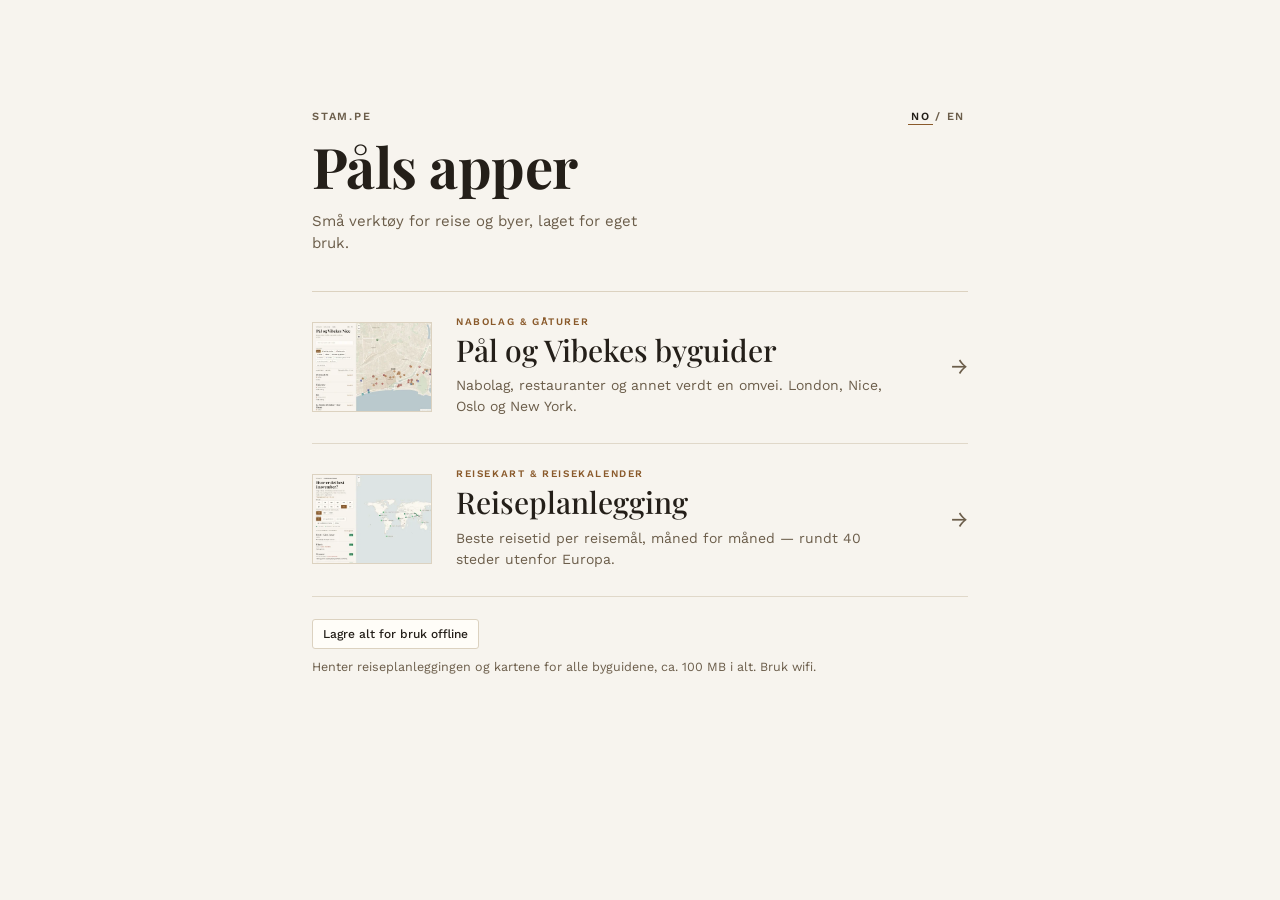
==== index.html @ ce48386d "Landingsside: mørk miniatyr for reiseplanleggingen Co-Authored-By: Claude Opus 5.5 <noreply@anthropi" ====
<!DOCTYPE html>
<html lang="no">
<head>
<meta charset="utf-8">
<meta name="viewport" content="width=device-width, initial-scale=1">
<title>stam.pe</title>
<meta name="description" content="Pål Stampes små apper for reise og byer.">
<!-- Ikke i søkemotorer (robots.txt slipper dem inn, ellers ser de ikke denne). Delingskort virker likevel. -->
<meta name="robots" content="noindex, nofollow, noarchive">
<!-- Forhåndsvisning når lenken deles (Meldinger, Slack, e-post). Bildet: deling.png, 1200×630. -->
<meta property="og:type" content="website">
<meta property="og:url" content="https://stam.pe/">
<meta property="og:site_name" content="stam.pe">
<meta property="og:title" content="Påls apper">
<meta property="og:description" content="Små verktøy for reise og byer: byguider og reiseplanlegging.">
<meta property="og:image" content="https://stam.pe/deling.png">
<meta property="og:image:width" content="1200">
<meta property="og:image:height" content="630">
<meta property="og:image:alt" content="PS-frimerke på en konvolutt, og teksten «Påls apper»">
<meta property="og:locale" content="nb_NO">
<meta property="og:locale:alternate" content="en_GB">
<meta name="twitter:card" content="summary_large_image">
<link rel="icon" type="image/png" href="ikon-192.png">
<link rel="apple-touch-icon" href="apple-touch-icon.png">
<link rel="manifest" href="manifest.webmanifest">
<meta name="apple-mobile-web-app-title" content="stam.pe">
<meta name="mobile-web-app-capable" content="yes">
<meta name="theme-color" content="#F7F4EE" media="(prefers-color-scheme: light)">
<meta name="theme-color" content="#1B1814" media="(prefers-color-scheme: dark)">
<link rel="preconnect" href="https://fonts.googleapis.com">
<link rel="preconnect" href="https://fonts.gstatic.com" crossorigin>
<link href="https://fonts.googleapis.com/css2?family=Playfair+Display:wght@500;700&family=Work+Sans:wght@400;500;600&display=swap" rel="stylesheet">
<link rel="stylesheet" href="style.css">
<link rel="stylesheet" href="mork.css" media="(prefers-color-scheme: dark)">
</head>
<body>

<main class="side">

  <header class="hode">
    <div class="topp">
      <p class="kicker">stam.pe</p>
      <span class="sprakvalg" role="group" data-t-aria="sprak"><button type="button" data-sprak="no" lang="no">NO</button><span class="skille">/</span><button type="button" data-sprak="en" lang="en">EN</button></span>
    </div>
    <h1 class="tittel" data-t="tittel">Påls apper</h1>
    <p class="ingress" data-t="ingress">Små verktøy for reise og byer, laget for eget bruk.</p>
  </header>

  <!-- Ny app: kopier en <a class="oppslag"> og endre href, tekst og bilde.
       Miniatyren er åpningssiden til app-en (byguidene: Nice), 360×270 webp i bilder/.
       Har app-en mørk modus, legg en mørk utgave (-mork.webp) i <picture>, som for byguidene. -->
  <nav class="liste" aria-label="Apper" data-t-aria="apper">

    <a class="oppslag" href="/byguider/" data-lang-lenke>
      <picture><source srcset="bilder/byguider-mork.webp" media="(prefers-color-scheme: dark)"><img class="miniatyr" src="bilder/byguider.webp" alt="" width="120" height="90"></picture>
      <span class="innhold">
        <span class="oppslag-kicker" data-t="byguiderKicker">Nabolag &amp; gåturer</span>
        <span class="oppslag-navn" data-t="byguiderNavn">Pål og Vibekes byguider</span>
        <span class="oppslag-notat" data-t="byguiderNotat">Nabolag, restauranter og annet verdt en omvei. London, Nice, Oslo og New York.</span>
        <span class="oppslag-offline" id="offline-byguider" hidden></span>
      </span>
      <span class="pil" aria-hidden="true">&rarr;</span>
    </a>

    <a class="oppslag" href="/reiseplanlegging/">
      <picture><source srcset="bilder/reiseplanlegging-mork.webp" media="(prefers-color-scheme: dark)"><img class="miniatyr" src="bilder/reiseplanlegging.webp" alt="" width="120" height="90"></picture>
      <span class="innhold">
        <span class="oppslag-kicker" data-t="reiseKicker">Reisekart &amp; reisekalender</span>
        <span class="oppslag-navn" data-t="reiseNavn">Reiseplanlegging</span>
        <span class="oppslag-notat" data-t="reiseNotat">Beste reisetid per reisemål, måned for måned — rundt 40 steder utenfor Europa.</span>
        <span class="oppslag-offline" id="offline-reise" hidden></span>
      </span>
      <span class="pil" aria-hidden="true">&rarr;</span>
    </a>

  </nav>

  <!-- Hjemskjerm-veiledningen står over offline-knappen: installer først, så lagre (iOS-appen har eget lager). -->
  <aside class="hjemskjerm" id="hjemskjerm" hidden>
    <p class="hjemskjerm-tekst"><strong data-t="hjemTittel">Bruk stam.pe som app</strong><br><span id="hjemskjerm-hvordan"></span></p>
    <button type="button" class="hjemskjerm-lukk" id="hjemskjerm-lukk" data-t-aria="lukk">&times;</button>
  </aside>
  <section class="offline-boks" id="offline-boks" hidden>
    <button type="button" class="knapp" id="lagre-alt" data-t="lagreAlt">Lagre alt for bruk offline</button>
    <p class="offline-merknad" id="offline-merknad" aria-live="polite"></p>
    <p class="offline-lager" id="offline-lager" hidden><span id="offline-mengde"></span> · <button type="button" class="lenkeknapp" id="slett-lagret" data-t="slett">Slett</button></p>
  </section>

</main>

<script>
/* Offline: sw.js lagrer siden og fontene (se kommentaren der). Fontene meldes inn etter lasting,
   så de er med også første gang. */
if ('serviceWorker' in navigator) {
  navigator.serviceWorker.register('sw.js').catch(() => {});
  window.addEventListener('load', () => {
    Promise.all([navigator.serviceWorker.ready, document.fonts.ready]).then(([reg]) => {
      const adresser = performance.getEntriesByType('resource').map(e => e.name).filter(u => /^https?:/.test(u));
      if (reg.active) reg.active.postMessage({ type: 'forhandslast', adresser: adresser });
    }).catch(() => {});
  });
}
</script>
<script>
/* Språk: NO / EN. Samme nøkkel som byguidene (samme domene), så valget følger med dit —
   og tilbake. ?lang=en i adressen overstyrer (for å dele en engelsk lenke). */
const NOKKEL = 'byguider-sprak';
const TEKST = {
  no: {
    sprak: 'Språk', apper: 'Apper',
    tittel: 'Påls apper', ingress: 'Små verktøy for reise og byer, laget for eget bruk.',
    byguiderKicker: 'Nabolag & gåturer', byguiderNavn: 'Pål og Vibekes byguider',
    byguiderNotat: 'Nabolag, restauranter og annet verdt en omvei. London, Nice, Oslo og New York.',
    reiseKicker: 'Reisekart & reisekalender', reiseNavn: 'Reiseplanlegging',
    reiseNotat: 'Beste reisetid per reisemål, måned for måned — rundt 40 steder utenfor Europa.',
    lagreAlt: 'Lagre alt for bruk offline',
    lagreMerknad: 'Henter reiseplanleggingen og kartene for alle byguidene, ca. 100 MB i alt. Bruk wifi.',
    lagrer: navn => 'Lagrer ' + navn + ' …',
    lagrerBy: (by, pst, n, tot) => 'Lagrer ' + by + ' … ' + pst + ' % (by ' + n + ' av ' + tot + ')',
    ferdig: 'Alt er tilgjengelig offline.',
    delvis: d => 'Noe ble ikke lagret (' + d + '). Prøv igjen.',
    reiseKort: 'reiseplanleggingen', byguiderKort: 'byguidene',
    svarteIkke: navn => navn + ' svarte ikke',
    filerFeilet: (navn, n, info) => navn + ': ' + n + (n === 1 ? ' fil' : ' filer') + ' feilet' + (info ? ', ' + info : ''),
    kreverNett: 'Krever nett.',
    klar: dato => 'Tilgjengelig offline · ' + dato,
    maaneder: 'jan feb mar apr mai jun jul aug sep okt nov des',
    lagretMengde: mb => 'Lagret på denne enheten: ' + mb,
    slett: 'Slett',
    slettSporsmal: 'Slette alt som er lagret for bruk offline? Sidene lastes ned igjen neste gang du åpner dem med nett.',
    hjemTittel: 'Bruk stam.pe som app',
    hjemHvordan: del => 'Trykk ' + del + ' Del i Safari (eller ··· og så Del), og velg «Legg til på Hjem-skjerm».',
    hjemHvordanMac: del => 'Velg Arkiv → «Legg til i Dock …» i Safari (eller ' + del + ' Del og «Legg til i Dock»).',
    lukk: 'Lukk'
  },
  en: {
    sprak: 'Language', apper: 'Apps',
    tittel: 'Pål’s apps', ingress: 'Small tools for travel and cities, made for my own use.',
    byguiderKicker: 'Neighbourhoods & walks', byguiderNavn: 'Pål and Vibeke’s city guides',
    byguiderNotat: 'Neighbourhoods, restaurants and more worth a detour. London, Nice, Oslo and New York.',
    reiseKicker: 'Travel map & travel calendar', reiseNavn: 'Travel planning',
    reiseNotat: 'Best time to travel, destination by destination, month by month — around 40 places outside Europe. In Norwegian only.',
    lagreAlt: 'Save everything for offline use',
    lagreMerknad: 'Downloads travel planning and the maps for all city guides, about 100 MB in total. Use Wi-Fi.',
    lagrer: navn => 'Saving ' + navn + ' …',
    lagrerBy: (by, pst, n, tot) => 'Saving ' + by + ' … ' + pst + '% (city ' + n + ' of ' + tot + ')',
    ferdig: 'Everything is available offline.',
    delvis: d => 'Something was not saved (' + d + '). Try again.',
    reiseKort: 'travel planning', byguiderKort: 'city guides',
    svarteIkke: navn => navn + ' did not respond',
    filerFeilet: (navn, n, info) => navn + ': ' + n + (n === 1 ? ' file' : ' files') + ' failed' + (info ? ', ' + info : ''),
    kreverNett: 'Requires a connection.',
    klar: dato => 'Available offline · ' + dato,
    maaneder: 'Jan Feb Mar Apr May Jun Jul Aug Sep Oct Nov Dec',
    lagretMengde: mb => 'Stored on this device: ' + mb,
    slett: 'Delete',
    slettSporsmal: 'Delete everything saved for offline use? The pages will be downloaded again next time you open them online.',
    hjemTittel: 'Use stam.pe as an app',
    hjemHvordan: del => 'Tap ' + del + ' Share in Safari (or ··· then Share), and choose “Add to Home Screen”.',
    hjemHvordanMac: del => 'In Safari, choose File → “Add to Dock…” (or ' + del + ' Share, then “Add to Dock”).',
    lukk: 'Close'
  }
};

let sprak = (() => {
  const q = new URLSearchParams(location.search).get('lang');
  if (q === 'en' || q === 'no') {
    try { localStorage.setItem(NOKKEL, q); } catch (e) {}
    return q;
  }
  try {
    const l = localStorage.getItem(NOKKEL);
    if (l === 'en' || l === 'no') return l;
  } catch (e) {}
  return 'no';
})();

function tegn() {
  const T = TEKST[sprak];
  document.documentElement.lang = sprak;
  document.querySelectorAll('[data-t]').forEach(e => { e.textContent = T[e.dataset.t]; });
  visOfflineStatus();
  visLagring();
  visHjemskjerm();
  document.querySelectorAll('[data-t-aria]').forEach(e => { e.setAttribute('aria-label', T[e.dataset.tAria]); });
  document.querySelectorAll('.sprakvalg [data-sprak]').forEach(b => {
    b.setAttribute('aria-pressed', b.dataset.sprak === sprak ? 'true' : 'false');
  });
  // Lenken til byguidene får ?lang=en, så en delt engelsk lenke holder seg engelsk videre.
  document.querySelectorAll('[data-lang-lenke]').forEach(a => {
    const u = new URL(a.getAttribute('href'), location.href);
    if (sprak === 'en') u.searchParams.set('lang', 'en'); else u.searchParams.delete('lang');
    a.setAttribute('href', u.pathname + u.search);
  });
}

document.addEventListener('click', e => {
  const b = e.target.closest && e.target.closest('.sprakvalg [data-sprak]');
  if (!b || b.dataset.sprak === sprak) return;
  sprak = b.dataset.sprak;
  try { localStorage.setItem(NOKKEL, sprak); } catch (e) {}
  const u = new URL(location.href);
  if (sprak === 'en') u.searchParams.set('lang', 'en'); else u.searchParams.delete('lang');
  history.replaceState(null, '', u);
  tegn();
});

/* Veiledning for hjemskjermen: Safari tilbyr ikke å installere siden selv (Chromium-nettlesere gjør det
   ut fra manifestet), så på iPhone/iPad og i Safari 17+ på Mac (Legg til i Dock), når siden ikke er
   åpnet som app, vises en liten boks med fremgangsmåten. Lukkes for godt med ×. */
const DEL_IKON = '<svg class="del-ikon" viewBox="0 0 16 18" width="12" height="14" aria-hidden="true"><path d="M8 1.5v9.5M4.75 4.75 8 1.5l3.25 3.25M5.5 7.5H2.75v9h10.5v-9H10.5" fill="none" stroke="currentColor" stroke-width="1.5"/></svg>';
const erIos = /iPhone|iPad|iPod/.test(navigator.userAgent) || (navigator.platform === 'MacIntel' && navigator.maxTouchPoints > 1);
const ua = navigator.userAgent;
const erMacSafari = !erIos && /Macintosh/.test(ua) && /Safari\//.test(ua) &&
  !/Chrome|Chromium|CriOS|Edg|OPR|Firefox|FxiOS|Vivaldi/.test(ua) && +((ua.match(/Version\/(\d+)/) || [])[1]) >= 17;
const somApp = navigator.standalone === true || matchMedia('(display-mode: standalone)').matches;
function visHjemskjerm() {
  const boks = document.getElementById('hjemskjerm');
  boks.hidden = !(erIos || erMacSafari) || somApp || lesLager('stampe-hjemskjerm-lukket') === '1';
  if (!boks.hidden) document.getElementById('hjemskjerm-hvordan').innerHTML = TEKST[sprak][erIos ? 'hjemHvordan' : 'hjemHvordanMac'](DEL_IKON);
}
document.getElementById('hjemskjerm-lukk').addEventListener('click', () => {
  skrivLager('stampe-hjemskjerm-lukket', '1');
  visHjemskjerm();
});

/* «Lagre alt for bruk offline»: installerer service workerne til reiseplanleggingen og byguidene
   (selv om de ikke er åpnet) og ber dem lagre alt — se meldingen «lagre» i deres sw.js. Status per
   app leses fra de samme nøklene som app-ene selv skriver. KARTSTIL og MapLibre er de samme som
   i byguidene (app.js og index.html der). */
const REISE = '/reiseplanlegging/', BYGUIDER = '/byguider/';
const KARTSTIL = 'https://basemaps.cartocdn.com/gl/voyager-gl-style/style.json';
const MAPLIBRE = ['https://unpkg.com/maplibre-gl@5/dist/maplibre-gl.css', 'https://unpkg.com/maplibre-gl@5/dist/maplibre-gl.js'];
const lesLager = k => { try { return localStorage.getItem(k); } catch (e) { return null; } };
const skrivLager = (k, v) => { try { localStorage.setItem(k, v); } catch (e) {} };
let lagrer = false, merknadSatt = false;

function datoTekst(v) {
  const d = v ? new Date(v) : null;
  if (!d || isNaN(d)) return null;
  const m = TEKST[sprak].maaneder.split(' ')[d.getMonth()];
  return sprak === 'en' ? d.getDate() + ' ' + m : d.getDate() + '. ' + m;
}

/* Byguidene regnes som tilgjengelige når alle byene er lagret; eldste dato vises. */
function visOfflineStatus() {
  const T = TEKST[sprak];
  const vis = (id, v) => {
    const el = document.getElementById(id), d = datoTekst(v);
    el.hidden = !d;
    if (d) el.textContent = T.klar(d);
  };
  vis('offline-reise', lesLager('reiseplanlegging-offline:' + REISE));
  let byer = [];
  try { byer = JSON.parse(lesLager('stampe-byguider-byer') || '[]'); } catch (e) {}
  const datoer = byer.map(id => lesLager('byguider-offline:' + BYGUIDER + id));
  vis('offline-byguider', byer.length && datoer.every(Boolean) ? datoer.sort()[0] : null);
  const merknad = document.getElementById('offline-merknad');
  if (!lagrer && !merknadSatt) merknad.textContent = T.lagreMerknad;
}

/* Registrerer app-ens service worker og venter til siste versjon er aktiv. Har nettleseren en eldre
   utgave fra før, ville meldingen ellers gått til den gamle. Safari melder ikke alltid en ny versjon
   straks update() er ferdig, så vi venter litt på «updatefound» også. */
async function aktiv(sti) {
  const reg = await navigator.serviceWorker.register(sti + 'sw.js', { scope: sti });
  await new Promise(res => {
    const t = setTimeout(res, 2500);
    reg.addEventListener('updatefound', () => { clearTimeout(t); res(); }, { once: true });
    reg.update().catch(() => {});
  });
  const ny = reg.installing || reg.waiting;
  if (ny && ny.state !== 'activated') {
    await new Promise(res => {
      ny.addEventListener('statechange', () => { if (ny.state === 'activated' || ny.state === 'redundant') res(); });
      setTimeout(res, 60000);
    });
  }
  return reg.active;
}

/* Svar fra service workerne tas imot både på en egen svarkanal (MessageChannel — sikrest i Safari) og som
   kringkasting (eldre utgaver av service workerne svarer bare slik). hver(svar) kalles for hvert svar,
   også dobbelt, og må tåle det. Er det stille i stillhet ms, hentes den aktive service workeren på nytt og
   meldingen sendes igjen (det som alt er lagret, hoppes over). Gir opp etter forsok sendinger. */
let kringkastet = null;
function send(sti, melding, hver, stillhet, forsok = 4) {
  return new Promise(res => {
    let tid, kanal, antall = 0, ferdig = false;
    const slutt = v => {
      if (ferdig) return;
      ferdig = true;
      clearTimeout(tid);
      if (kanal) kanal.port1.close();
      kringkastet = null;
      res(v);
    };
    const motta = data => {
      if (ferdig) return;
      vakt();
      const v = hver(data || {});
      if (v !== undefined) slutt(v);
    };
    const vakt = () => {
      clearTimeout(tid);
      tid = setTimeout(() => (antall < forsok ? sendNa() : slutt('tidsavbrudd')), stillhet);
    };
    async function sendNa() {
      antall++;
      vakt();
      let sw;
      try { sw = await aktiv(sti); } catch (e) { return; }
      if (ferdig || !sw) return;
      if (kanal) kanal.port1.close();
      kanal = new MessageChannel();
      kanal.port1.onmessage = e => motta(e.data);
      sw.postMessage(melding, [kanal.port2]);
    }
    kringkastet = motta;
    sendNa();
  });
}

/* Reiseplanleggingen: én side med data, ECharts og fonter. Gir null når alt er lagret, ellers en feiltekst. */
async function lagreReise(adresser) {
  const T = TEKST[sprak];
  try {
    const m = await send(REISE, { type: 'lagre', adresser: adresser },
      m => m.type === 'lagret' && m.app === 'reiseplanlegging' ? m : undefined, 60000);
    if (m === 'tidsavbrudd') return T.svarteIkke(T.reiseKort);
    if (m.feilet) {
      if (m.feilede) console.warn('Reiseplanlegging, ikke lagret:', m.feilede);
      return T.filerFeilet(T.reiseKort, m.feilet, (m.feilede || [])[0]);
    }
    skrivLager('reiseplanlegging-offline:' + REISE, new Date().toISOString());
    return null;
  } catch (e) { return T.reiseKort + ': ' + (e && e.message || e); }
}

/* Byguidene: alle byene, med kart. Gir null når alt er lagret, ellers en feiltekst. */
async function lagreByguider(adresser, merknad) {
  const T = () => TEKST[sprak];
  try {
    const byer = ((await (await fetch(BYGUIDER + 'byer.json', { cache: 'no-store' })).json()).byer || [])
      .filter(b => b.status !== 'kommer');
    skrivLager('stampe-byguider-byer', JSON.stringify(byer.map(b => b.id)));
    const navn = id => { const b = byer.find(x => x.id === id) || {}; return (sprak === 'en' && b.navn_en) || b.navn || id; };
    merknad.textContent = T().lagrerBy(navn(byer[0].id), 0, 1, byer.length);
    const igjen = new Set(byer.map(b => b.id));
    const feilet = [];
    const melding = { type: 'lagre', stil: KARTSTIL, adresser: MAPLIBRE.concat(adresser), byer: byer.map(b => ({
      id: b.id,
      side: new URL(BYGUIDER + b.id + '/', location.href).href,
      data: new URL(BYGUIDER + (b.data || 'data/' + b.id + '.md'), location.href).href,
      geometri: b.geometri ? new URL(BYGUIDER + b.geometri, location.href).href : null
    })) };
    const ferdig = await send(BYGUIDER, melding, m => {
      if (!igjen.has(m.by)) return undefined;
      const nr = byer.length - igjen.size + 1;
      if (m.type === 'fremdrift') merknad.textContent = T().lagrerBy(navn(m.by), Math.floor(100 * m.ferdig / Math.max(1, m.totalt)), nr, byer.length);
      if (m.type === 'lagret') {
        if (m.feilet) feilet.push(T().filerFeilet(navn(m.by), m.feilet));
        else skrivLager('byguider-offline:' + BYGUIDER + m.by, new Date().toISOString());
        igjen.delete(m.by);
        visOfflineStatus();
        if (!igjen.size) return 'ferdig';
      }
      return undefined;
    }, 30000);
    if (ferdig === 'tidsavbrudd') return T().svarteIkke(T().byguiderKort);
    return feilet.length ? feilet.join('; ') : null;
  } catch (e) { return TEKST[sprak].byguiderKort + ': ' + (e && e.message || e); }
}

/* Hver app får ett nytt forsøk hvis det første feiler; det som alt er lagret, hoppes over. */
async function lagreAlt() {
  const T = () => TEKST[sprak];
  const merknad = document.getElementById('offline-merknad');
  const knapp = document.getElementById('lagre-alt');
  if (lagrer) return;
  if (!navigator.onLine) { merknad.textContent = T().kreverNett; merknadSatt = true; return; }
  lagrer = true;
  knapp.disabled = true;
  document.getElementById('slett-lagret').disabled = true;
  // Ber om varig lager, så nettleseren ikke rydder bort kartene når enheten får lite plass
  // (Safari gjør det ellers etter en tid uten bruk). Svaret trenger vi ikke.
  if (navigator.storage && navigator.storage.persist) navigator.storage.persist().catch(() => {});
  const adresser = performance.getEntriesByType('resource').map(e => e.name).filter(u => /^https?:/.test(u));
  const feil = [];

  let f = null;
  for (let forsok = 0; forsok < 2; forsok++) {
    merknad.textContent = T().lagrer(T().reiseKort);
    f = await lagreReise(adresser);
    if (!f) break;
  }
  if (f) feil.push(f);
  visOfflineStatus();

  for (let forsok = 0; forsok < 2; forsok++) {
    f = await lagreByguider(adresser, merknad);
    if (!f) break;
  }
  if (f) feil.push(f);

  lagrer = false;
  merknadSatt = true;
  knapp.disabled = false;
  document.getElementById('slett-lagret').disabled = false;
  visOfflineStatus();
  visLagring();
  merknad.textContent = feil.length ? T().delvis(feil.join('; ')) : T().ferdig;
}

/* Plassbruk: hele stam.pe deler ett lager (forsiden og app-ene), så tallet gjelder alt.
   Vises fra 1 MB, altså i praksis når noe er lagret for offline. Under lagringen oppdateres det ikke. */
async function visLagring() {
  const linje = document.getElementById('offline-lager');
  if (!navigator.storage || !navigator.storage.estimate) return;
  let bruk = 0;
  try { bruk = (await navigator.storage.estimate()).usage || 0; } catch (e) {}
  const mb = bruk / 1e6;
  linje.hidden = mb < 1;
  if (linje.hidden) return;
  const tall = mb.toLocaleString(sprak === 'en' ? 'en-GB' : 'nb-NO', { maximumFractionDigits: mb < 10 ? 1 : 0 });
  document.getElementById('offline-mengde').textContent = TEKST[sprak].lagretMengde(tall + ' MB');
}

/* Slett: tømmer alle lagre og avregistrerer alle service workers på stam.pe (forsiden og app-ene),
   og fjerner datoene for «Tilgjengelig offline». Siden lastes på nytt og lagrer seg selv igjen. */
async function slettLagret() {
  if (lagrer || !confirm(TEKST[sprak].slettSporsmal)) return;
  try {
    const regs = await navigator.serviceWorker.getRegistrations();
    await Promise.all(regs.map(r => r.unregister()));
    await Promise.all((await caches.keys()).map(n => caches.delete(n)));
  } catch (e) {}
  try {
    Object.keys(localStorage)
      .filter(k => /^(reiseplanlegging-offline:|byguider-offline:|stampe-byguider-byer$)/.test(k))
      .forEach(k => localStorage.removeItem(k));
  } catch (e) {}
  location.reload();
}

if ('serviceWorker' in navigator) {
  document.getElementById('slett-lagret').addEventListener('click', slettLagret);
  navigator.serviceWorker.addEventListener('message', e => { if (kringkastet) kringkastet(e.data); });
  navigator.serviceWorker.startMessages();   // Safari leverer ellers ikke kringkastede meldinger
  document.getElementById('lagre-alt').addEventListener('click', lagreAlt);
  document.getElementById('offline-boks').hidden = false;
}

tegn();
</script>

</body>
</html>
---- style.css ----
/* stam.pe — samme papirretning som Påls London og Reisekart.
   Serif kun til navn og titler, ingen skygger, rette hjørner. */

:root {
  --papir:       #F7F4EE;
  --kort:        #FFFDF8;
  --tekst:       #241F19;
  --dempet:      #6B5D4A;
  --kant:        #DCD2C0;
  --kant-lys:    #E0D8C9;
  --aksent:      #8A5A2B;
  --aksent-hover:#63401D;
}

* { box-sizing: border-box; }

html, body {
  margin: 0;
  min-height: 100%;
  background: var(--papir);
  color: var(--tekst);
  font-family: 'Work Sans', system-ui, sans-serif;
  font-size: 16px;
  -webkit-font-smoothing: antialiased;
}

.side {
  max-width: 720px;
  margin: 0 auto;
  padding: 12vh 32px 48px;
  min-height: 100vh;
  display: flex;
  flex-direction: column;
}

/* ---------- Hode ---------- */

.hode { padding-bottom: 36px; }

.topp {
  display: flex;
  justify-content: space-between;
  align-items: baseline;
  gap: 16px;
  margin: 0 0 12px;
}

.kicker {
  margin: 0;
  font-size: 11px;
  font-weight: 600;
  letter-spacing: 0.16em;
  text-transform: uppercase;
  color: var(--dempet);
}

.tittel {
  margin: 0;
  font-family: 'Playfair Display', Georgia, serif;
  font-weight: 700;
  font-size: 56px;
  line-height: 1.05;
  letter-spacing: -0.01em;
}

.ingress {
  margin: 14px 0 0;
  font-size: 15px;
  line-height: 1.5;
  color: var(--dempet);
  max-width: 40ch;
}

/* Språkvalg NO / EN — samme utseende som i byguidene. */
.sprakvalg {
  display: inline-flex;
  align-items: baseline;
  white-space: nowrap;
  font-size: 11px;
  font-weight: 600;
  letter-spacing: 0.14em;
  color: var(--dempet);
}
.sprakvalg .skille { margin: 0 2px; }
.sprakvalg button {
  font: inherit;
  letter-spacing: inherit;
  color: var(--dempet);
  background: none;
  border: 0;
  border-bottom: 1px solid transparent;
  padding: 2px 3px 1px;
  cursor: pointer;
}
.sprakvalg button:hover { color: var(--aksent); }
.sprakvalg button[aria-pressed="true"] { color: var(--tekst); border-bottom-color: var(--aksent); }
.sprakvalg button:focus-visible { outline: 1px solid var(--aksent); outline-offset: 2px; }

/* ---------- Veiledning for hjemskjermen (iPhone/iPad og Safari på Mac, over offline-knappen) ---------- */

.hjemskjerm {
  position: relative;
  margin: 22px 0 0;
  padding: 12px 40px 13px 14px;
  border: 1px solid var(--kant);
  background: var(--kort);
  max-width: 46ch;
}
.hjemskjerm-tekst {
  margin: 0;
  font-size: 13.5px;
  line-height: 1.5;
  color: var(--dempet);
}
.hjemskjerm-tekst strong { color: var(--tekst); font-weight: 600; }
.del-ikon { vertical-align: -2px; color: var(--aksent); }
.hjemskjerm-lukk {
  position: absolute;
  top: 4px;
  right: 4px;
  width: 32px;
  height: 32px;
  border: 0;
  background: none;
  font-size: 20px;
  line-height: 1;
  color: var(--dempet);
  cursor: pointer;
}

/* ---------- Liste ---------- */

.liste {
  border-top: 1px solid var(--kant);
  flex: 1 0 auto;
}

.oppslag {
  display: grid;
  grid-template-columns: 120px 1fr auto;
  align-items: center;
  gap: 0 24px;
  padding: 24px 0 26px;
  border-bottom: 1px solid var(--kant-lys);
  color: inherit;
  text-decoration: none;
  transition: padding 0.15s;
}

.oppslag:hover { padding-left: 10px; }
.oppslag:hover .oppslag-navn,
.oppslag:hover .pil { color: var(--aksent); }
.oppslag:focus-visible { outline: 2px solid var(--aksent); outline-offset: 4px; }

/* Miniatyr av app-ens åpningsside, 4:3. */
.miniatyr {
  display: block;
  width: 120px;
  height: 90px;
  border: 1px solid var(--kant);
  background: var(--kort);
}

.innhold { display: flex; flex-direction: column; }

.oppslag-kicker {
  font-size: 10px;
  font-weight: 600;
  letter-spacing: 0.16em;
  text-transform: uppercase;
  color: var(--aksent);
}

.oppslag-navn {
  margin-top: 6px;
  font-family: 'Playfair Display', Georgia, serif;
  font-weight: 500;
  font-size: 30px;
  line-height: 1.15;
  transition: color 0.12s;
}

.oppslag-notat {
  margin-top: 8px;
  font-size: 14px;
  line-height: 1.5;
  color: var(--dempet);
  max-width: 48ch;
}

.pil {
  font-size: 22px;
  color: var(--dempet);
  transition: color 0.12s;
}

/* ---------- Offline: status per app og «Lagre alt» ---------- */

.oppslag-offline {
  margin-top: 3px;
  font-size: 14px;
  color: var(--aksent);
}

.offline-boks { padding: 22px 0 0; }
.liste:has(~ .hjemskjerm:not([hidden]), ~ .offline-boks:not([hidden])) { flex-grow: 0; }   /* boksene rett under lista, ikke nederst */

.knapp {
  height: 30px;
  padding: 0 10px;
  border: 1px solid var(--kant);
  border-radius: 3px;
  background: var(--kort);
  color: var(--tekst);
  font-family: inherit;
  font-size: 12px;
  font-weight: 500;
  cursor: pointer;
}
.knapp:disabled { opacity: 0.55; cursor: default; }
@media (hover: hover) and (pointer: fine) {
  .knapp:not(:disabled):hover { border-color: var(--aksent); color: var(--aksent); }
}

.offline-merknad {
  margin: 10px 0 0;
  font-size: 12.5px;
  color: var(--dempet);
}

/* Plassbruk under offline-knappen: «Lagret på denne enheten: 98 MB · Slett». */
.offline-lager {
  margin: 4px 0 0;
  font-size: 12.5px;
  color: var(--dempet);
}

.lenkeknapp {
  padding: 0;
  border: 0;
  background: none;
  font: inherit;
  color: var(--aksent);
  text-decoration: underline;
  text-underline-offset: 2px;
  cursor: pointer;
}

.lenkeknapp:disabled { color: var(--dempet); text-decoration: none; cursor: default; }

/* ---------- Mobil ---------- */

@media (max-width: 600px) {
  .side { padding: 48px 20px 32px; }
  .tittel { font-size: 40px; }
  .oppslag { grid-template-columns: 76px 1fr auto; gap: 0 14px; align-items: start; }
  .miniatyr { width: 76px; height: 57px; margin-top: 4px; }
  .pil { align-self: center; }
  .oppslag-navn { font-size: 25px; }
  .oppslag:hover { padding-left: 0; }
  .sprakvalg button { padding: 6px 5px 3px; }   /* større trykkflate */
}
---- mork.css ----
/* Mørk modus (prøve). Lastes bare når enheten er i mørk modus:
   <link rel="stylesheet" href="mork.css" media="(prefers-color-scheme: dark)">
   Samme guidebok, men som lest under en leselampe: varm, nesten svart papirflate,
   lys tekst og en lysere kobber, så aksenten har nok kontrast. Alle farger i style.css
   går via variablene, så det holder å bytte dem her. */

:root {
  color-scheme: dark;
  --papir:       #1B1814;
  --kort:        #24201B;
  --tekst:       #ECE5D8;
  --dempet:      #A6987F;
  --kant:        #4A4136;
  --kant-lys:    #362F27;
  --aksent:      #C99158;
  --aksent-hover:#E0AA72;
}

/* Miniatyrer uten egen mørk utgave (<picture> med -mork.webp) er skjermbilder av lyse
   sider; de dempes litt så de ikke lyser opp. */
.miniatyr { filter: brightness(0.82); }
picture .miniatyr { filter: none; }
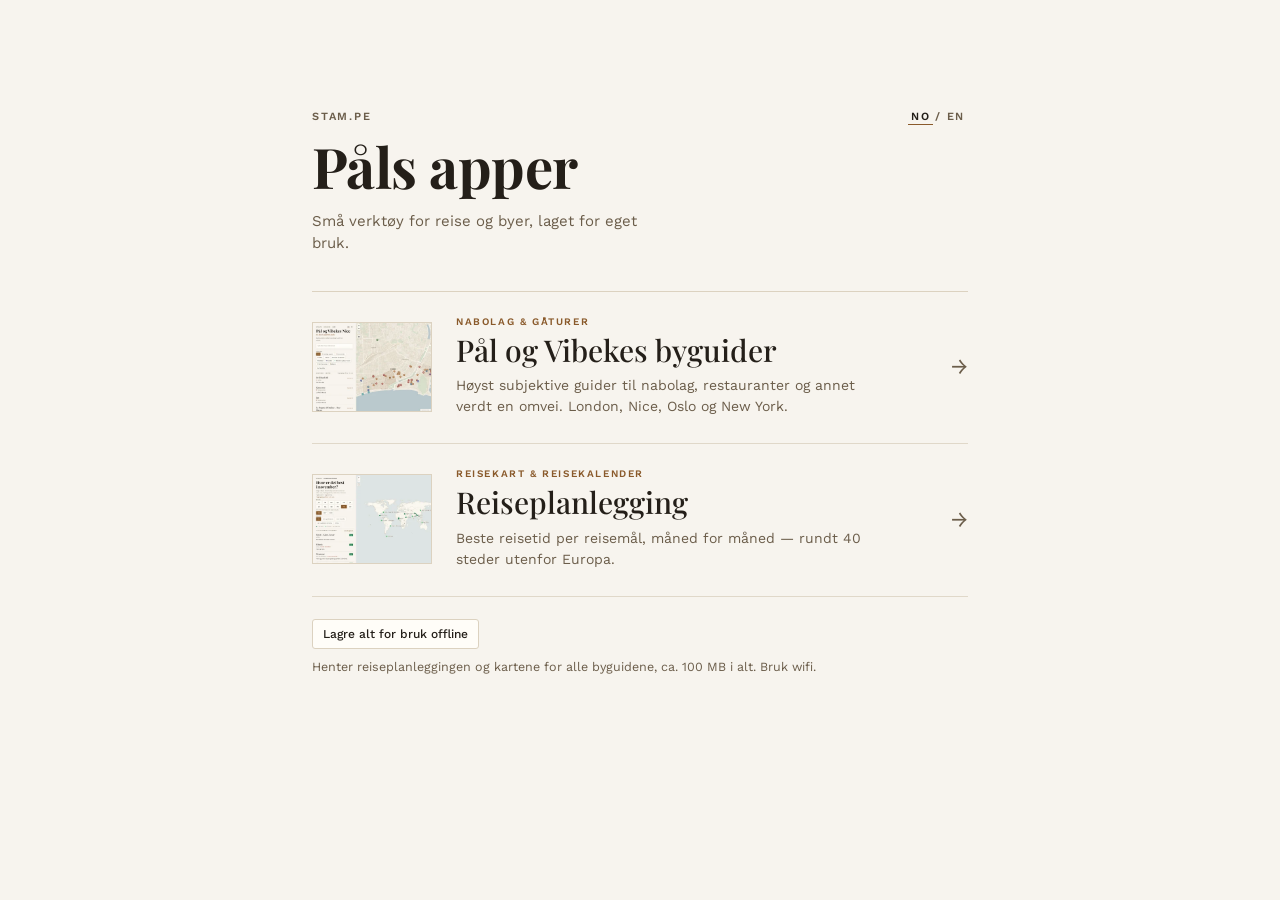
==== commit 637f71d0: "Forside: byguidene beskrives som «høyst subjektive guider» / «opinionated guides» Co-Authored-By: Cl" ====
--- a/index.html
+++ b/index.html
@@ -56,7 +56,7 @@
       <span class="innhold">
         <span class="oppslag-kicker" data-t="byguiderKicker">Nabolag &amp; gåturer</span>
         <span class="oppslag-navn" data-t="byguiderNavn">Pål og Vibekes byguider</span>
-        <span class="oppslag-notat" data-t="byguiderNotat">Nabolag, restauranter og annet verdt en omvei. London, Nice, Oslo og New York.</span>
+        <span class="oppslag-notat" data-t="byguiderNotat">Høyst subjektive guider til nabolag, restauranter og annet verdt en omvei. London, Nice, Oslo og New York.</span>
         <span class="oppslag-offline" id="offline-byguider" hidden></span>
       </span>
       <span class="pil" aria-hidden="true">&rarr;</span>
@@ -110,7 +110,7 @@
     sprak: 'Språk', apper: 'Apper',
     tittel: 'Påls apper', ingress: 'Små verktøy for reise og byer, laget for eget bruk.',
     byguiderKicker: 'Nabolag & gåturer', byguiderNavn: 'Pål og Vibekes byguider',
-    byguiderNotat: 'Nabolag, restauranter og annet verdt en omvei. London, Nice, Oslo og New York.',
+    byguiderNotat: 'Høyst subjektive guider til nabolag, restauranter og annet verdt en omvei. London, Nice, Oslo og New York.',
     reiseKicker: 'Reisekart & reisekalender', reiseNavn: 'Reiseplanlegging',
     reiseNotat: 'Beste reisetid per reisemål, måned for måned — rundt 40 steder utenfor Europa.',
     lagreAlt: 'Lagre alt for bruk offline',
@@ -137,7 +137,7 @@
     sprak: 'Language', apper: 'Apps',
     tittel: 'Pål’s apps', ingress: 'Small tools for travel and cities, made for my own use.',
     byguiderKicker: 'Neighbourhoods & walks', byguiderNavn: 'Pål and Vibeke’s city guides',
-    byguiderNotat: 'Neighbourhoods, restaurants and more worth a detour. London, Nice, Oslo and New York.',
+    byguiderNotat: 'Opinionated guides to neighbourhoods, restaurants and more worth a detour. London, Nice, Oslo and New York.',
     reiseKicker: 'Travel map & travel calendar', reiseNavn: 'Travel planning',
     reiseNotat: 'Best time to travel, destination by destination, month by month — around 40 places outside Europe. In Norwegian only.',
     lagreAlt: 'Save everything for offline use',
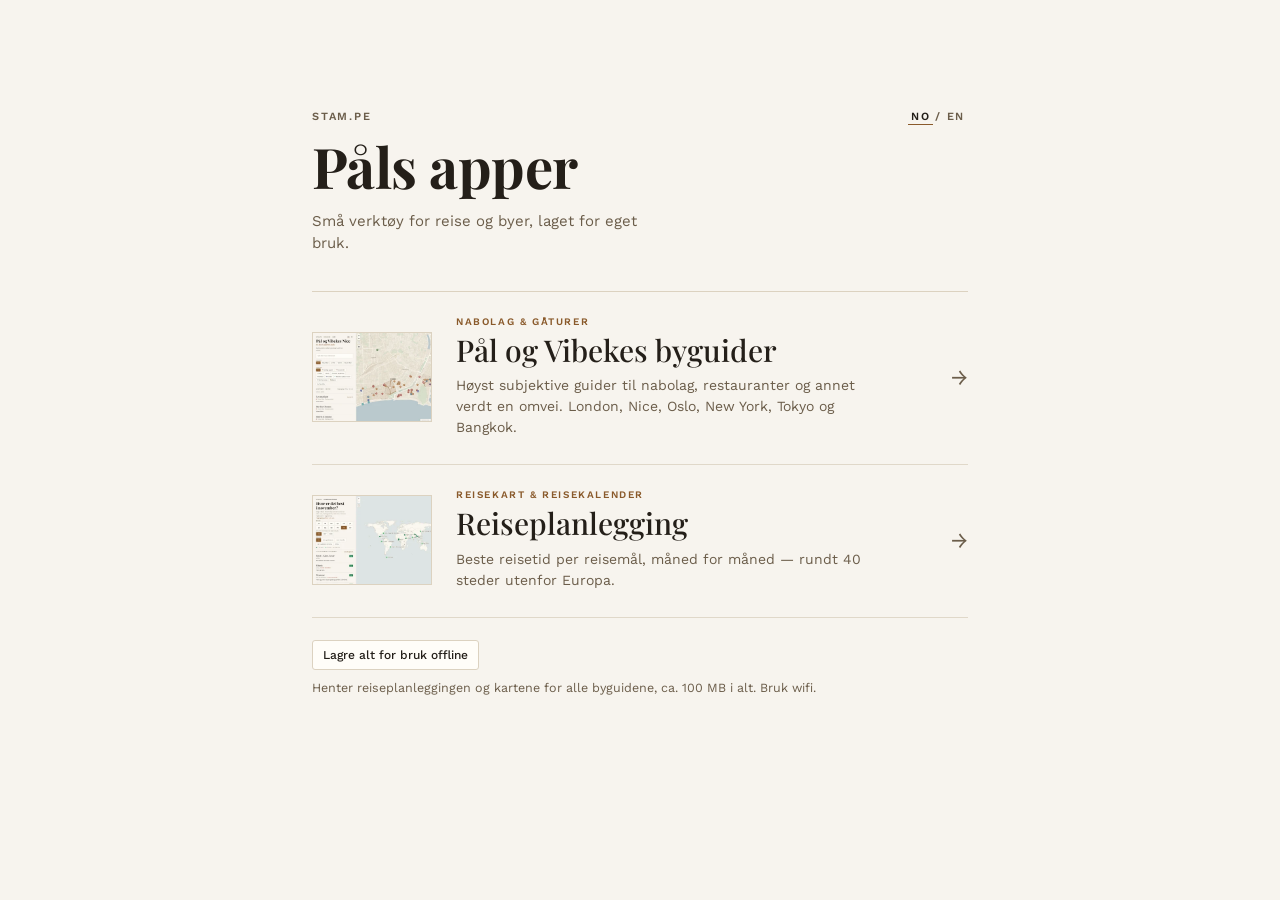
==== commit 1a0aaf52: "Landingsside: Tokyo og Bangkok med i beskrivelsen av byguidene Co-Authored-By: Claude Opus 5.5 <nore" ====
--- a/index.html
+++ b/index.html
@@ -56,7 +56,7 @@
       <span class="innhold">
         <span class="oppslag-kicker" data-t="byguiderKicker">Nabolag &amp; gåturer</span>
         <span class="oppslag-navn" data-t="byguiderNavn">Pål og Vibekes byguider</span>
-        <span class="oppslag-notat" data-t="byguiderNotat">Høyst subjektive guider til nabolag, restauranter og annet verdt en omvei. London, Nice, Oslo og New York.</span>
+        <span class="oppslag-notat" data-t="byguiderNotat">Høyst subjektive guider til nabolag, restauranter og annet verdt en omvei. London, Nice, Oslo, New York, Tokyo og Bangkok.</span>
         <span class="oppslag-offline" id="offline-byguider" hidden></span>
       </span>
       <span class="pil" aria-hidden="true">&rarr;</span>
@@ -110,7 +110,7 @@
     sprak: 'Språk', apper: 'Apper',
     tittel: 'Påls apper', ingress: 'Små verktøy for reise og byer, laget for eget bruk.',
     byguiderKicker: 'Nabolag & gåturer', byguiderNavn: 'Pål og Vibekes byguider',
-    byguiderNotat: 'Høyst subjektive guider til nabolag, restauranter og annet verdt en omvei. London, Nice, Oslo og New York.',
+    byguiderNotat: 'Høyst subjektive guider til nabolag, restauranter og annet verdt en omvei. London, Nice, Oslo, New York, Tokyo og Bangkok.',
     reiseKicker: 'Reisekart & reisekalender', reiseNavn: 'Reiseplanlegging',
     reiseNotat: 'Beste reisetid per reisemål, måned for måned — rundt 40 steder utenfor Europa.',
     lagreAlt: 'Lagre alt for bruk offline',
@@ -137,7 +137,7 @@
     sprak: 'Language', apper: 'Apps',
     tittel: 'Pål’s apps', ingress: 'Small tools for travel and cities, made for my own use.',
     byguiderKicker: 'Neighbourhoods & walks', byguiderNavn: 'Pål and Vibeke’s city guides',
-    byguiderNotat: 'Opinionated guides to neighbourhoods, restaurants and more worth a detour. London, Nice, Oslo and New York.',
+    byguiderNotat: 'Opinionated guides to neighbourhoods, restaurants and more worth a detour. London, Nice, Oslo, New York, Tokyo and Bangkok.',
     reiseKicker: 'Travel map & travel calendar', reiseNavn: 'Travel planning',
     reiseNotat: 'Best time to travel, destination by destination, month by month — around 40 places outside Europe. In Norwegian only.',
     lagreAlt: 'Save everything for offline use',
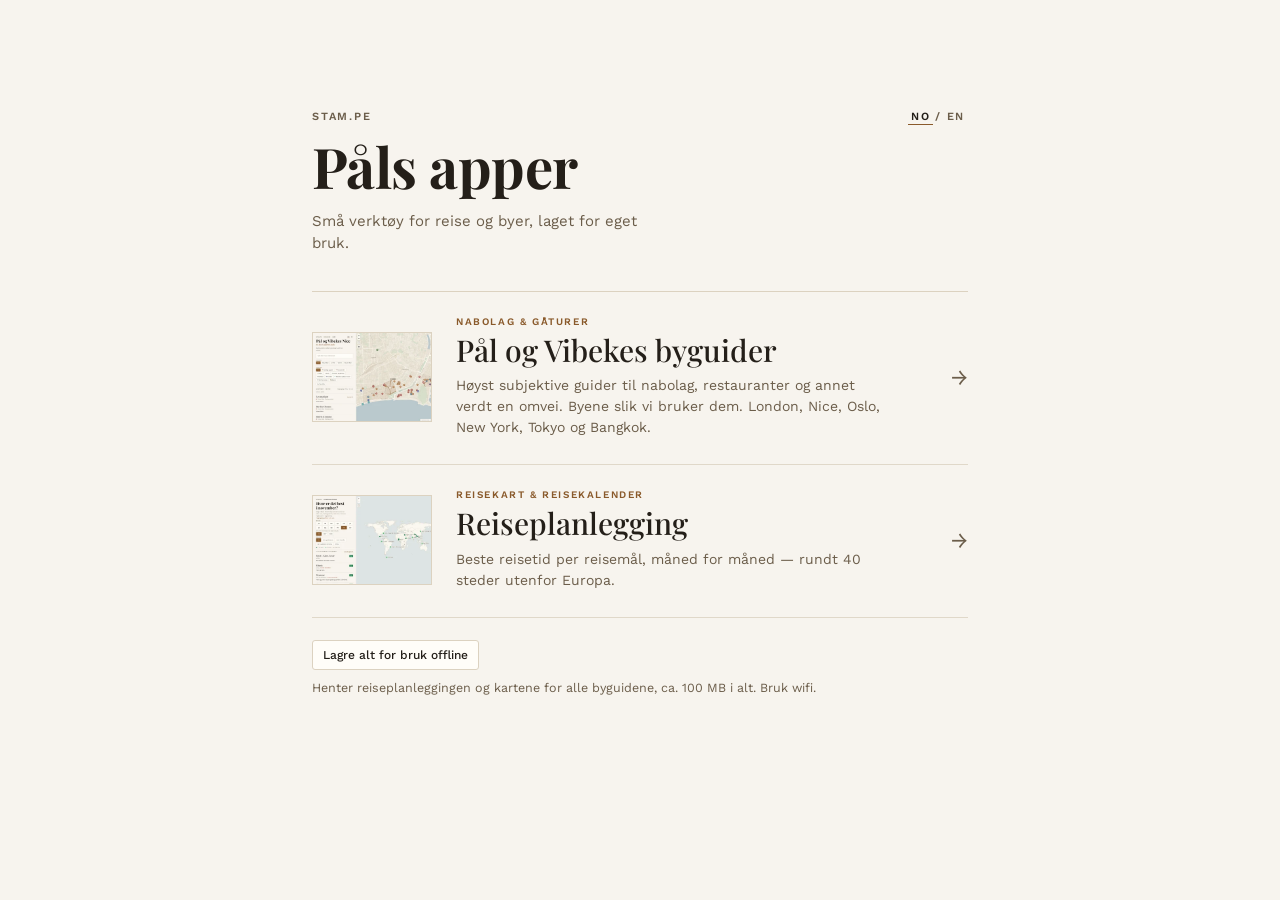
==== commit 1c60aaac: "Landingsside: byguide-teksten får «Byene slik vi bruker dem.» Co-Authored-By: Claude Opus 5.5 <norep" ====
--- a/index.html
+++ b/index.html
@@ -56,7 +56,7 @@
       <span class="innhold">
         <span class="oppslag-kicker" data-t="byguiderKicker">Nabolag &amp; gåturer</span>
         <span class="oppslag-navn" data-t="byguiderNavn">Pål og Vibekes byguider</span>
-        <span class="oppslag-notat" data-t="byguiderNotat">Høyst subjektive guider til nabolag, restauranter og annet verdt en omvei. London, Nice, Oslo, New York, Tokyo og Bangkok.</span>
+        <span class="oppslag-notat" data-t="byguiderNotat">Høyst subjektive guider til nabolag, restauranter og annet verdt en omvei. Byene slik vi bruker dem. London, Nice, Oslo, New York, Tokyo og Bangkok.</span>
         <span class="oppslag-offline" id="offline-byguider" hidden></span>
       </span>
       <span class="pil" aria-hidden="true">&rarr;</span>
@@ -110,7 +110,7 @@
     sprak: 'Språk', apper: 'Apper',
     tittel: 'Påls apper', ingress: 'Små verktøy for reise og byer, laget for eget bruk.',
     byguiderKicker: 'Nabolag & gåturer', byguiderNavn: 'Pål og Vibekes byguider',
-    byguiderNotat: 'Høyst subjektive guider til nabolag, restauranter og annet verdt en omvei. London, Nice, Oslo, New York, Tokyo og Bangkok.',
+    byguiderNotat: 'Høyst subjektive guider til nabolag, restauranter og annet verdt en omvei. Byene slik vi bruker dem. London, Nice, Oslo, New York, Tokyo og Bangkok.',
     reiseKicker: 'Reisekart & reisekalender', reiseNavn: 'Reiseplanlegging',
     reiseNotat: 'Beste reisetid per reisemål, måned for måned — rundt 40 steder utenfor Europa.',
     lagreAlt: 'Lagre alt for bruk offline',
@@ -137,7 +137,7 @@
     sprak: 'Language', apper: 'Apps',
     tittel: 'Pål’s apps', ingress: 'Small tools for travel and cities, made for my own use.',
     byguiderKicker: 'Neighbourhoods & walks', byguiderNavn: 'Pål and Vibeke’s city guides',
-    byguiderNotat: 'Opinionated guides to neighbourhoods, restaurants and more worth a detour. London, Nice, Oslo, New York, Tokyo and Bangkok.',
+    byguiderNotat: 'Opinionated guides to neighbourhoods, restaurants and more worth a detour. The cities as we use them. London, Nice, Oslo, New York, Tokyo and Bangkok.',
     reiseKicker: 'Travel map & travel calendar', reiseNavn: 'Travel planning',
     reiseNotat: 'Best time to travel, destination by destination, month by month — around 40 places outside Europe. In Norwegian only.',
     lagreAlt: 'Save everything for offline use',
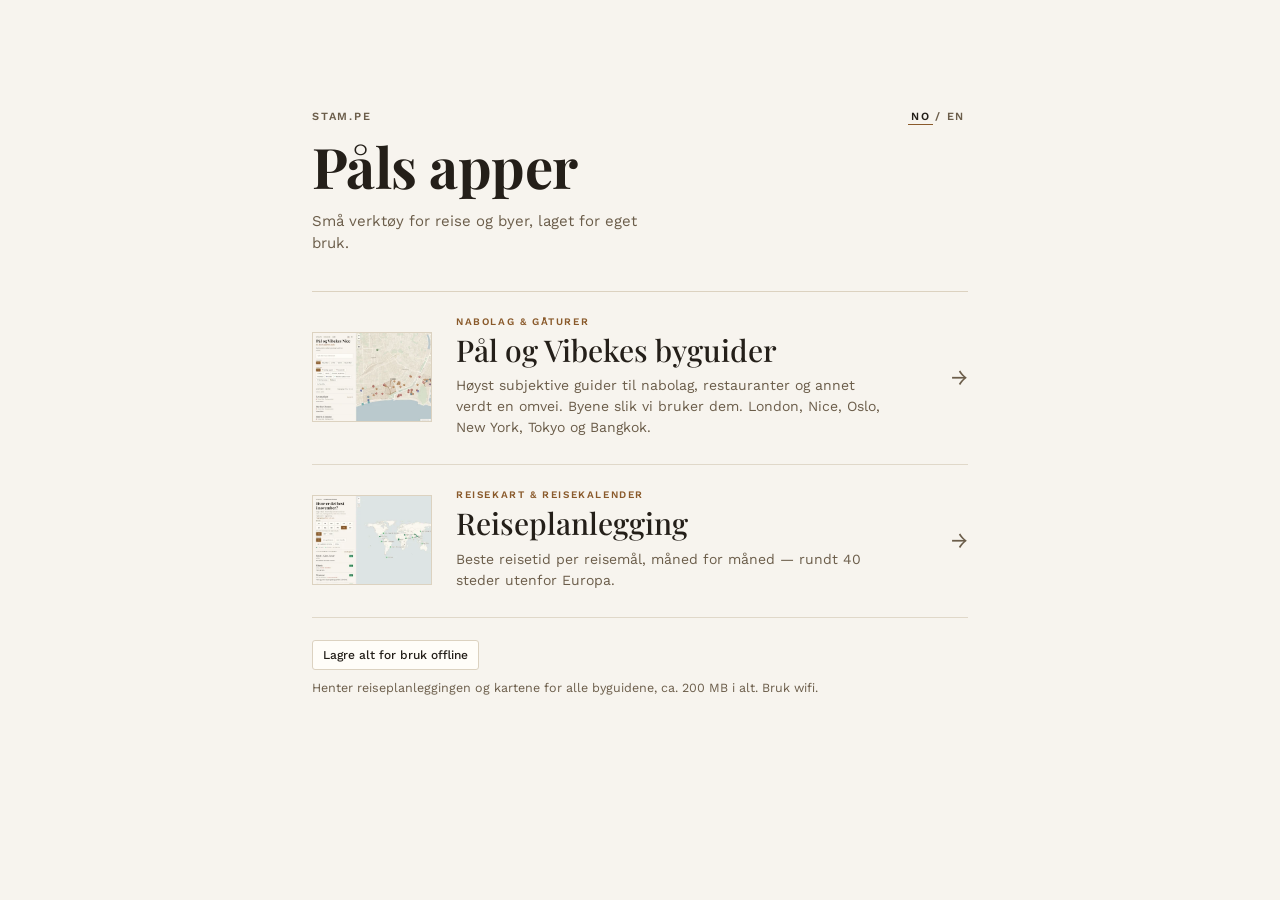
==== commit 5203eb0e: "Oppdater anslått offline-størrelse til ca. 200 MB Co-Authored-By: Claude Opus 5.5 <noreply@anthropic" ====
--- a/index.html
+++ b/index.html
@@ -62,7 +62,7 @@
       <span class="pil" aria-hidden="true">&rarr;</span>
     </a>
 
-    <a class="oppslag" href="/reiseplanlegging/">
+    <a class="oppslag" href="/reiseplanlegging/" data-lang-lenke>
       <picture><source srcset="bilder/reiseplanlegging-mork.webp" media="(prefers-color-scheme: dark)"><img class="miniatyr" src="bilder/reiseplanlegging.webp" alt="" width="120" height="90"></picture>
       <span class="innhold">
         <span class="oppslag-kicker" data-t="reiseKicker">Reisekart &amp; reisekalender</span>
@@ -114,7 +114,7 @@
     reiseKicker: 'Reisekart & reisekalender', reiseNavn: 'Reiseplanlegging',
     reiseNotat: 'Beste reisetid per reisemål, måned for måned — rundt 40 steder utenfor Europa.',
     lagreAlt: 'Lagre alt for bruk offline',
-    lagreMerknad: 'Henter reiseplanleggingen og kartene for alle byguidene, ca. 100 MB i alt. Bruk wifi.',
+    lagreMerknad: 'Henter reiseplanleggingen og kartene for alle byguidene, ca. 200 MB i alt. Bruk wifi.',
     lagrer: navn => 'Lagrer ' + navn + ' …',
     lagrerBy: (by, pst, n, tot) => 'Lagrer ' + by + ' … ' + pst + ' % (by ' + n + ' av ' + tot + ')',
     ferdig: 'Alt er tilgjengelig offline.',
@@ -139,9 +139,9 @@
     byguiderKicker: 'Neighbourhoods & walks', byguiderNavn: 'Pål and Vibeke’s city guides',
     byguiderNotat: 'Opinionated guides to neighbourhoods, restaurants and more worth a detour. The cities as we use them. London, Nice, Oslo, New York, Tokyo and Bangkok.',
     reiseKicker: 'Travel map & travel calendar', reiseNavn: 'Travel planning',
-    reiseNotat: 'Best time to travel, destination by destination, month by month — around 40 places outside Europe. In Norwegian only.',
+    reiseNotat: 'Best time to travel, destination by destination, month by month — around 40 places outside Europe.',
     lagreAlt: 'Save everything for offline use',
-    lagreMerknad: 'Downloads travel planning and the maps for all city guides, about 100 MB in total. Use Wi-Fi.',
+    lagreMerknad: 'Downloads travel planning and the maps for all city guides, about 200 MB in total. Use Wi-Fi.',
     lagrer: navn => 'Saving ' + navn + ' …',
     lagrerBy: (by, pst, n, tot) => 'Saving ' + by + ' … ' + pst + '% (city ' + n + ' of ' + tot + ')',
     ferdig: 'Everything is available offline.',
@@ -186,7 +186,7 @@
   document.querySelectorAll('.sprakvalg [data-sprak]').forEach(b => {
     b.setAttribute('aria-pressed', b.dataset.sprak === sprak ? 'true' : 'false');
   });
-  // Lenken til byguidene får ?lang=en, så en delt engelsk lenke holder seg engelsk videre.
+  // Lenkene til appene får ?lang=en, så en delt engelsk lenke holder seg engelsk videre.
   document.querySelectorAll('[data-lang-lenke]').forEach(a => {
     const u = new URL(a.getAttribute('href'), location.href);
     if (sprak === 'en') u.searchParams.set('lang', 'en'); else u.searchParams.delete('lang');
--- a/style.css
+++ b/style.css
@@ -22,6 +22,9 @@
   font-family: 'Work Sans', system-ui, sans-serif;
   font-size: 16px;
   -webkit-font-smoothing: antialiased;
+  /* Ellers forstørrer iPhone teksten når telefonen ligger. */
+  -webkit-text-size-adjust: 100%;
+  text-size-adjust: 100%;
 }
 
 .side {
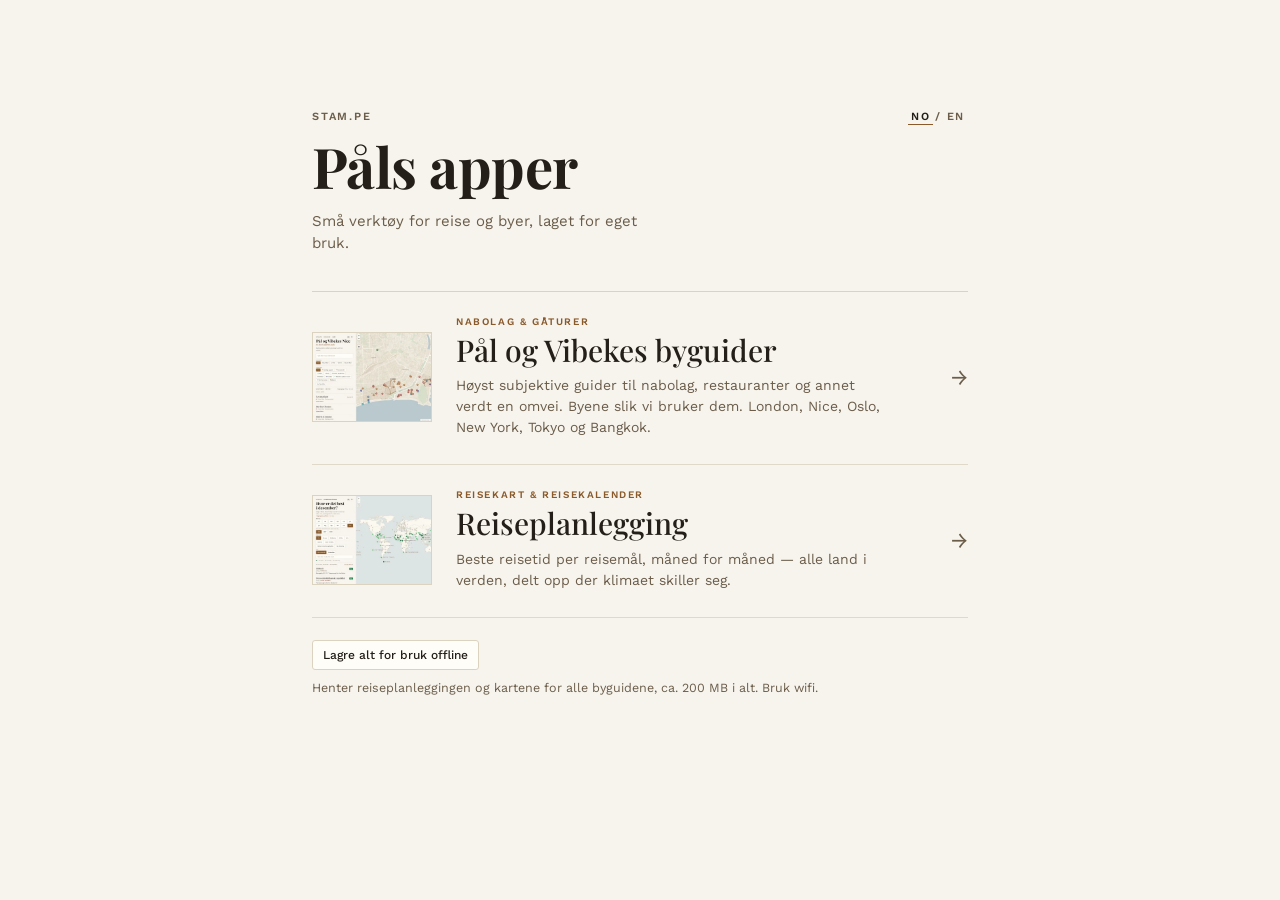
==== commit 5a5f6777: "Forside: reiseplanleggingen dekker alle land, ikke 40 steder utenfor Europa Co-Authored-By: Claude O" ====
--- a/index.html
+++ b/index.html
@@ -67,7 +67,7 @@
       <span class="innhold">
         <span class="oppslag-kicker" data-t="reiseKicker">Reisekart &amp; reisekalender</span>
         <span class="oppslag-navn" data-t="reiseNavn">Reiseplanlegging</span>
-        <span class="oppslag-notat" data-t="reiseNotat">Beste reisetid per reisemål, måned for måned — rundt 40 steder utenfor Europa.</span>
+        <span class="oppslag-notat" data-t="reiseNotat">Beste reisetid per reisemål, måned for måned — alle land i verden, delt opp der klimaet skiller seg.</span>
         <span class="oppslag-offline" id="offline-reise" hidden></span>
       </span>
       <span class="pil" aria-hidden="true">&rarr;</span>
@@ -112,7 +112,7 @@
     byguiderKicker: 'Nabolag & gåturer', byguiderNavn: 'Pål og Vibekes byguider',
     byguiderNotat: 'Høyst subjektive guider til nabolag, restauranter og annet verdt en omvei. Byene slik vi bruker dem. London, Nice, Oslo, New York, Tokyo og Bangkok.',
     reiseKicker: 'Reisekart & reisekalender', reiseNavn: 'Reiseplanlegging',
-    reiseNotat: 'Beste reisetid per reisemål, måned for måned — rundt 40 steder utenfor Europa.',
+    reiseNotat: 'Beste reisetid per reisemål, måned for måned — alle land i verden, delt opp der klimaet skiller seg.',
     lagreAlt: 'Lagre alt for bruk offline',
     lagreMerknad: 'Henter reiseplanleggingen og kartene for alle byguidene, ca. 200 MB i alt. Bruk wifi.',
     lagrer: navn => 'Lagrer ' + navn + ' …',
@@ -139,7 +139,7 @@
     byguiderKicker: 'Neighbourhoods & walks', byguiderNavn: 'Pål and Vibeke’s city guides',
     byguiderNotat: 'Opinionated guides to neighbourhoods, restaurants and more worth a detour. The cities as we use them. London, Nice, Oslo, New York, Tokyo and Bangkok.',
     reiseKicker: 'Travel map & travel calendar', reiseNavn: 'Travel planning',
-    reiseNotat: 'Best time to travel, destination by destination, month by month — around 40 places outside Europe.',
+    reiseNotat: 'Best time to travel, destination by destination, month by month — every country in the world, split up where the climate differs.',
     lagreAlt: 'Save everything for offline use',
     lagreMerknad: 'Downloads travel planning and the maps for all city guides, about 200 MB in total. Use Wi-Fi.',
     lagrer: navn => 'Saving ' + navn + ' …',
